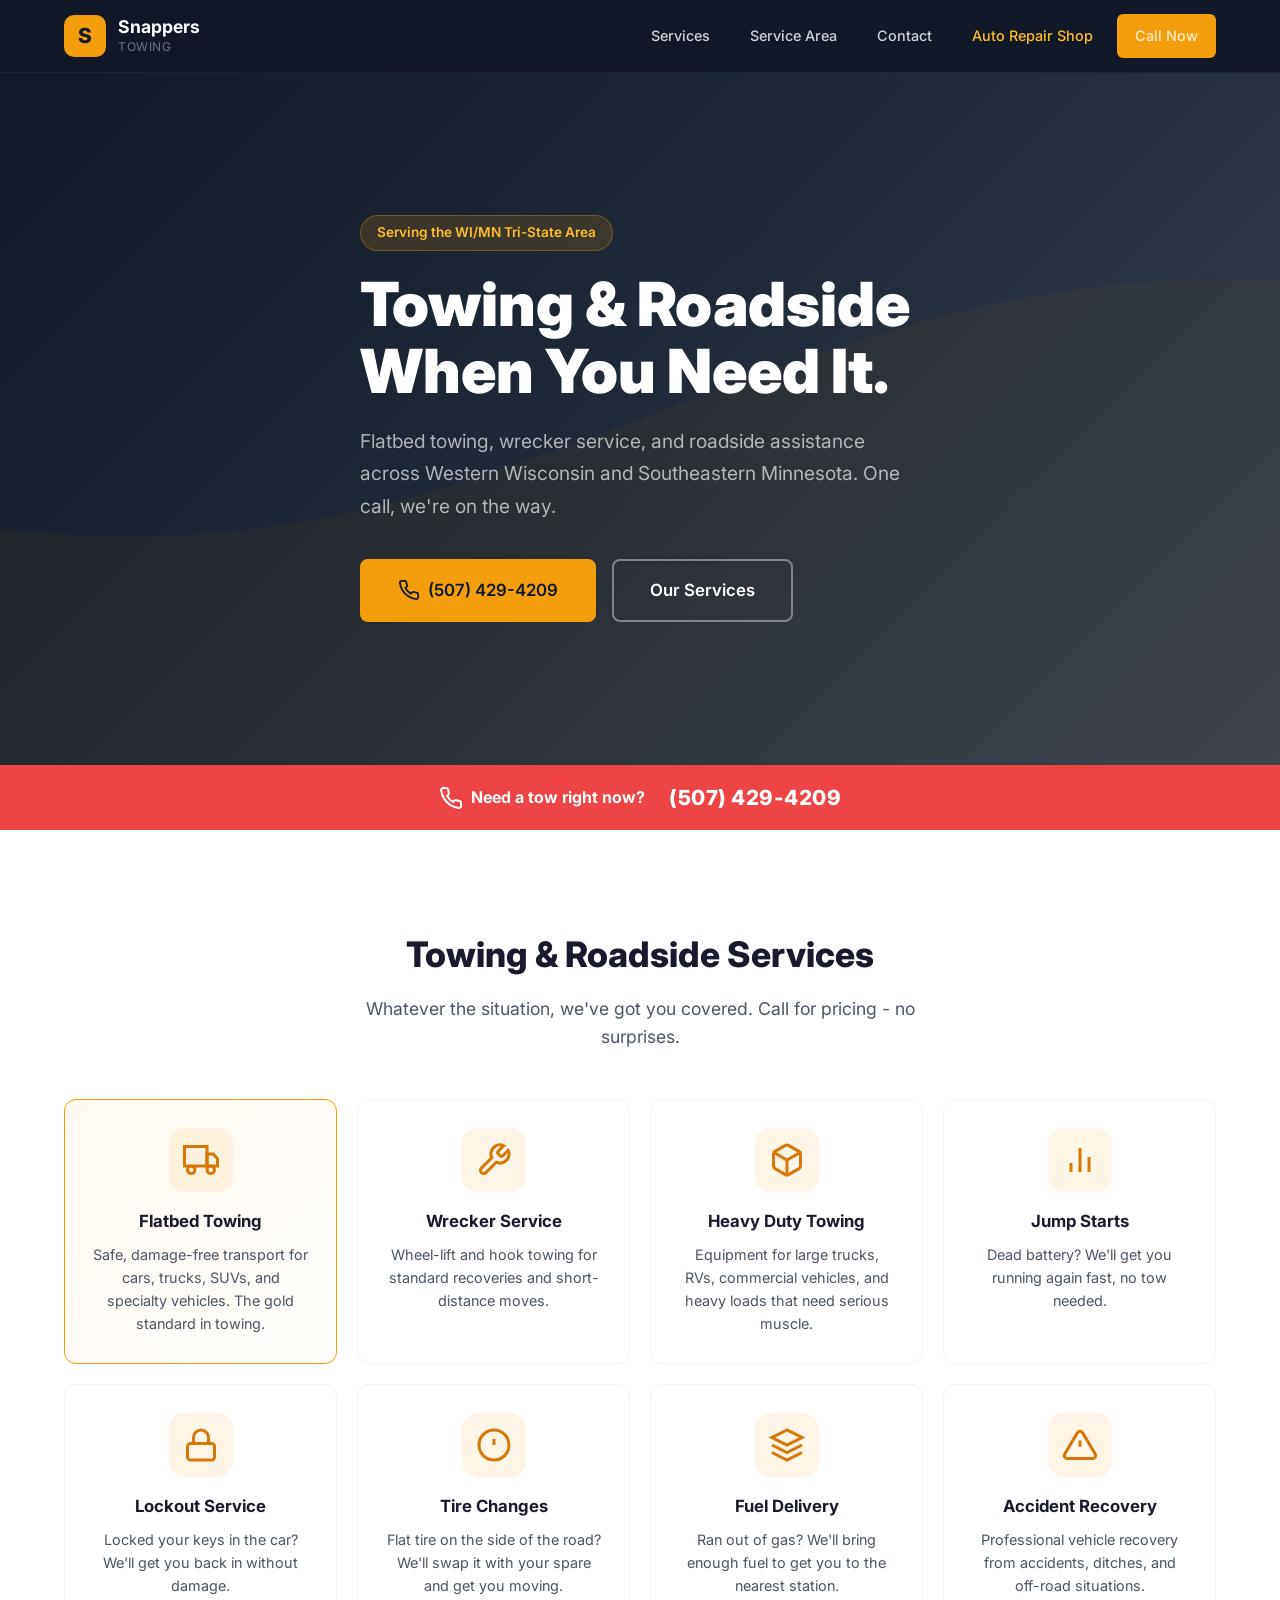
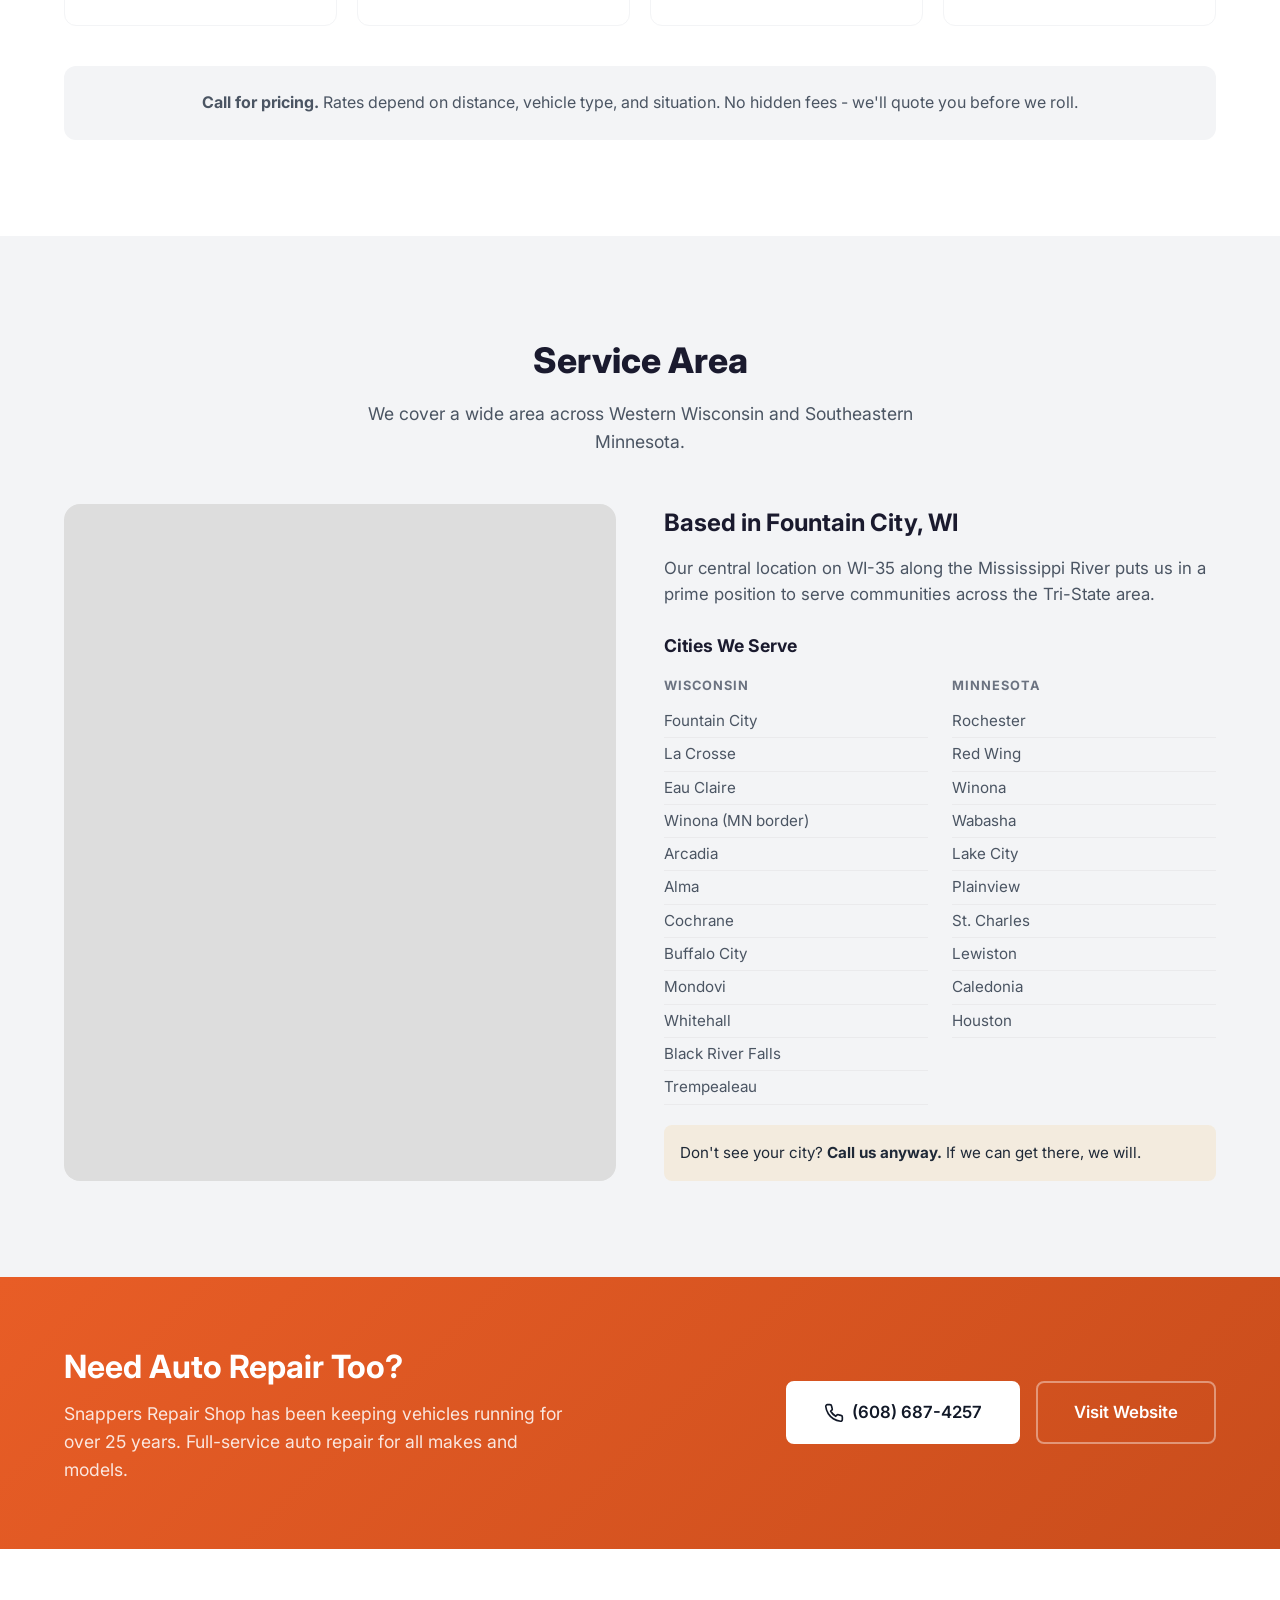
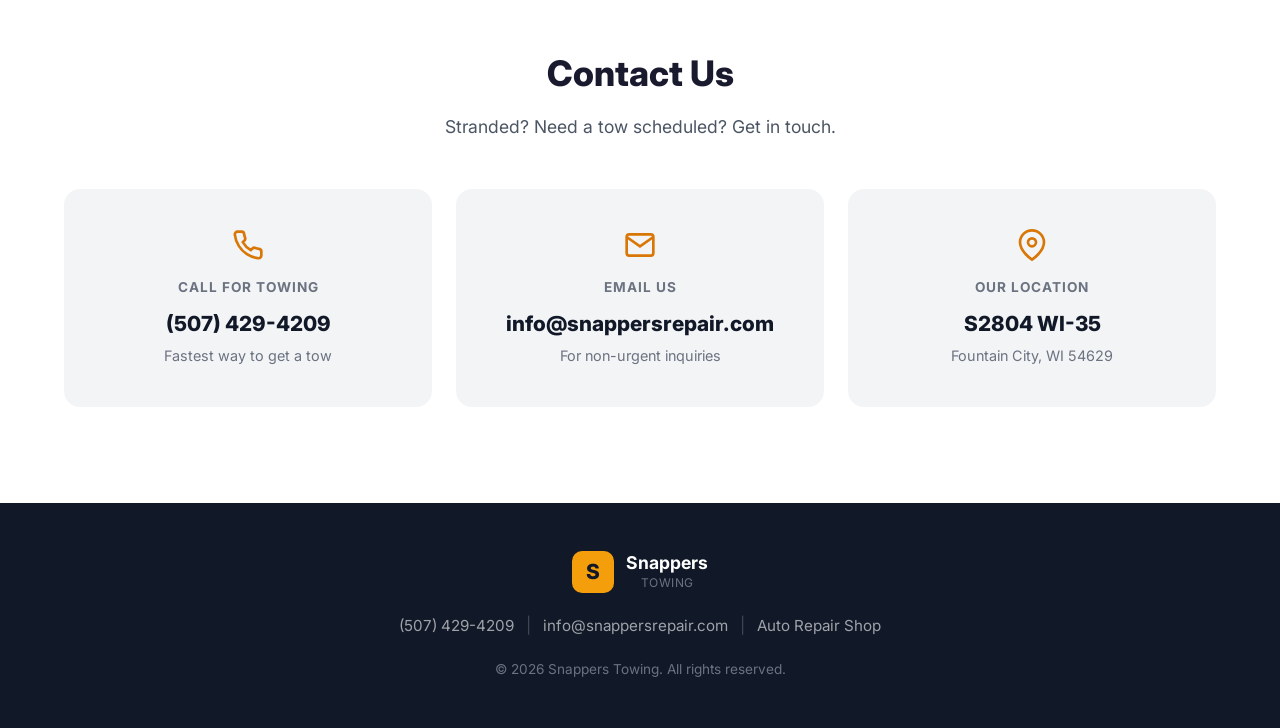
==== websites/towing/index.html @ adca2cc2 "Add static websites for snappersrepair.com and towing.snappersrepair.com Main site: auto repair busi" ====
<!DOCTYPE html>
<html lang="en">
<head>
    <meta charset="UTF-8">
    <meta name="viewport" content="width=device-width, initial-scale=1.0">
    <title>Snappers Towing | Towing &amp; Roadside Assistance | Fountain City, WI</title>
    <meta name="description" content="Towing and roadside assistance serving the Tri-State area - Fountain City WI, La Crosse, Eau Claire, Rochester MN, Red Wing MN. Call (507) 429-4209.">
    <meta name="keywords" content="towing, roadside assistance, Fountain City WI, La Crosse, Eau Claire, Rochester MN, flatbed towing, wrecker service">
    <meta property="og:title" content="Snappers Towing | Tri-State Towing & Roadside Assistance">
    <meta property="og:description" content="Towing and roadside assistance across the WI/MN Tri-State area. Flatbed, wrecker, heavy duty, jumpstarts, lockouts.">
    <meta property="og:type" content="website">
    <link rel="preconnect" href="https://fonts.googleapis.com">
    <link rel="preconnect" href="https://fonts.gstatic.com" crossorigin>
    <link href="https://fonts.googleapis.com/css2?family=Inter:wght@400;500;600;700;800;900&display=swap" rel="stylesheet">
    <link rel="stylesheet" href="style.css">
</head>
<body>

<!-- Navigation -->
<nav class="nav" id="nav">
    <div class="container nav-container">
        <a href="#" class="nav-brand">
            <span class="brand-icon">S</span>
            <div>
                <strong>Snappers</strong>
                <small>Towing</small>
            </div>
        </a>
        <button class="nav-toggle" id="navToggle" aria-label="Toggle menu">
            <span></span><span></span><span></span>
        </button>
        <ul class="nav-links" id="navLinks">
            <li><a href="#services">Services</a></li>
            <li><a href="#area">Service Area</a></li>
            <li><a href="#contact">Contact</a></li>
            <li><a href="https://snappersrepair.com" class="nav-repair">Auto Repair Shop</a></li>
            <li><a href="tel:5074294209" class="btn btn-sm btn-primary">Call Now</a></li>
        </ul>
    </div>
</nav>

<!-- Hero -->
<header class="hero">
    <div class="hero-overlay"></div>
    <div class="container hero-content">
        <div class="hero-badge">Serving the WI/MN Tri-State Area</div>
        <h1>Towing &amp; Roadside<br>When You Need It.</h1>
        <p class="hero-sub">Flatbed towing, wrecker service, and roadside assistance across Western Wisconsin and Southeastern Minnesota. One call, we're on the way.</p>
        <div class="hero-actions">
            <a href="tel:5074294209" class="btn btn-primary btn-lg btn-pulse">
                <svg width="22" height="22" viewBox="0 0 24 24" fill="none" stroke="currentColor" stroke-width="2"><path d="M22 16.92v3a2 2 0 01-2.18 2 19.79 19.79 0 01-8.63-3.07 19.5 19.5 0 01-6-6 19.79 19.79 0 01-3.07-8.67A2 2 0 014.11 2h3a2 2 0 012 1.72c.127.96.361 1.903.7 2.81a2 2 0 01-.45 2.11L8.09 9.91a16 16 0 006 6l1.27-1.27a2 2 0 012.11-.45c.907.339 1.85.573 2.81.7A2 2 0 0122 16.92z"/></svg>
                (507) 429-4209
            </a>
            <a href="#services" class="btn btn-outline btn-lg">Our Services</a>
        </div>
    </div>
</header>

<!-- Emergency Strip -->
<section class="emergency-strip">
    <div class="container">
        <div class="emergency-content">
            <div class="emergency-item">
                <svg width="24" height="24" viewBox="0 0 24 24" fill="none" stroke="currentColor" stroke-width="2"><path d="M22 16.92v3a2 2 0 01-2.18 2 19.79 19.79 0 01-8.63-3.07 19.5 19.5 0 01-6-6 19.79 19.79 0 01-3.07-8.67A2 2 0 014.11 2h3a2 2 0 012 1.72c.127.96.361 1.903.7 2.81a2 2 0 01-.45 2.11L8.09 9.91a16 16 0 006 6l1.27-1.27a2 2 0 012.11-.45c.907.339 1.85.573 2.81.7A2 2 0 0122 16.92z"/></svg>
                <strong>Need a tow right now?</strong>
            </div>
            <a href="tel:5074294209" class="emergency-phone">(507) 429-4209</a>
        </div>
    </div>
</section>

<!-- Services -->
<section class="services" id="services">
    <div class="container">
        <div class="section-header">
            <h2>Towing &amp; Roadside Services</h2>
            <p>Whatever the situation, we've got you covered. Call for pricing - no surprises.</p>
        </div>
        <div class="services-grid">
            <div class="service-card featured">
                <div class="service-icon">
                    <svg width="36" height="36" viewBox="0 0 24 24" fill="none" stroke="currentColor" stroke-width="2"><rect x="1" y="3" width="15" height="13"/><polygon points="16 8 20 8 23 11 23 16 16 16 16 8"/><circle cx="5.5" cy="18.5" r="2.5"/><circle cx="18.5" cy="18.5" r="2.5"/></svg>
                </div>
                <h3>Flatbed Towing</h3>
                <p>Safe, damage-free transport for cars, trucks, SUVs, and specialty vehicles. The gold standard in towing.</p>
            </div>
            <div class="service-card">
                <div class="service-icon">
                    <svg width="36" height="36" viewBox="0 0 24 24" fill="none" stroke="currentColor" stroke-width="2"><path d="M14.7 6.3a1 1 0 000 1.4l1.6 1.6a1 1 0 001.4 0l3.77-3.77a6 6 0 01-7.94 7.94l-6.91 6.91a2.12 2.12 0 01-3-3l6.91-6.91a6 6 0 017.94-7.94l-3.76 3.76z"/></svg>
                </div>
                <h3>Wrecker Service</h3>
                <p>Wheel-lift and hook towing for standard recoveries and short-distance moves.</p>
            </div>
            <div class="service-card">
                <div class="service-icon">
                    <svg width="36" height="36" viewBox="0 0 24 24" fill="none" stroke="currentColor" stroke-width="2"><path d="M21 16V8a2 2 0 00-1-1.73l-7-4a2 2 0 00-2 0l-7 4A2 2 0 003 8v8a2 2 0 001 1.73l7 4a2 2 0 002 0l7-4A2 2 0 0021 16z"/><polyline points="3.27 6.96 12 12.01 20.73 6.96"/><line x1="12" y1="22.08" x2="12" y2="12"/></svg>
                </div>
                <h3>Heavy Duty Towing</h3>
                <p>Equipment for large trucks, RVs, commercial vehicles, and heavy loads that need serious muscle.</p>
            </div>
            <div class="service-card">
                <div class="service-icon">
                    <svg width="36" height="36" viewBox="0 0 24 24" fill="none" stroke="currentColor" stroke-width="2"><path d="M18 20V10"/><path d="M12 20V4"/><path d="M6 20v-6"/></svg>
                </div>
                <h3>Jump Starts</h3>
                <p>Dead battery? We'll get you running again fast, no tow needed.</p>
            </div>
            <div class="service-card">
                <div class="service-icon">
                    <svg width="36" height="36" viewBox="0 0 24 24" fill="none" stroke="currentColor" stroke-width="2"><rect x="3" y="11" width="18" height="11" rx="2" ry="2"/><path d="M7 11V7a5 5 0 0110 0v4"/></svg>
                </div>
                <h3>Lockout Service</h3>
                <p>Locked your keys in the car? We'll get you back in without damage.</p>
            </div>
            <div class="service-card">
                <div class="service-icon">
                    <svg width="36" height="36" viewBox="0 0 24 24" fill="none" stroke="currentColor" stroke-width="2"><circle cx="12" cy="12" r="10"/><line x1="12" y1="8" x2="12" y2="12"/><line x1="12" y1="16" x2="12.01" y2="16"/></svg>
                </div>
                <h3>Tire Changes</h3>
                <p>Flat tire on the side of the road? We'll swap it with your spare and get you moving.</p>
            </div>
            <div class="service-card">
                <div class="service-icon">
                    <svg width="36" height="36" viewBox="0 0 24 24" fill="none" stroke="currentColor" stroke-width="2"><path d="M12 2L2 7l10 5 10-5-10-5z"/><path d="M2 17l10 5 10-5"/><path d="M2 12l10 5 10-5"/></svg>
                </div>
                <h3>Fuel Delivery</h3>
                <p>Ran out of gas? We'll bring enough fuel to get you to the nearest station.</p>
            </div>
            <div class="service-card">
                <div class="service-icon">
                    <svg width="36" height="36" viewBox="0 0 24 24" fill="none" stroke="currentColor" stroke-width="2"><path d="M10.29 3.86L1.82 18a2 2 0 001.71 3h16.94a2 2 0 001.71-3L13.71 3.86a2 2 0 00-3.42 0z"/><line x1="12" y1="9" x2="12" y2="13"/><line x1="12" y1="17" x2="12.01" y2="17"/></svg>
                </div>
                <h3>Accident Recovery</h3>
                <p>Professional vehicle recovery from accidents, ditches, and off-road situations.</p>
            </div>
        </div>
        <div class="services-note">
            <p><strong>Call for pricing.</strong> Rates depend on distance, vehicle type, and situation. No hidden fees - we'll quote you before we roll.</p>
        </div>
    </div>
</section>

<!-- Service Area -->
<section class="area" id="area">
    <div class="container">
        <div class="section-header">
            <h2>Service Area</h2>
            <p>We cover a wide area across Western Wisconsin and Southeastern Minnesota.</p>
        </div>
        <div class="area-grid">
            <div class="area-map">
                <iframe
                    src="https://www.google.com/maps/embed?pb=!1m18!1m12!1m3!1d370000!2d-91.9!3d44.1!2m3!1f0!2f0!3f0!3m2!1i1024!2i768!4f13.1!3m3!1m2!1s0x87f95e1c0b4e7a1d%3A0x0!2sFountain+City%2C+WI!5e0!3m2!1sen!2sus!4v1"
                    width="100%" height="100%" style="border:0; border-radius: 12px;" allowfullscreen="" loading="lazy"
                    referrerpolicy="no-referrer-when-downgrade" title="Snappers Towing Service Area"></iframe>
            </div>
            <div class="area-info">
                <h3>Based in Fountain City, WI</h3>
                <p>Our central location on WI-35 along the Mississippi River puts us in a prime position to serve communities across the Tri-State area.</p>
                <div class="area-cities">
                    <h4>Cities We Serve</h4>
                    <div class="city-grid">
                        <div class="city-group">
                            <h5>Wisconsin</h5>
                            <ul>
                                <li>Fountain City</li>
                                <li>La Crosse</li>
                                <li>Eau Claire</li>
                                <li>Winona (MN border)</li>
                                <li>Arcadia</li>
                                <li>Alma</li>
                                <li>Cochrane</li>
                                <li>Buffalo City</li>
                                <li>Mondovi</li>
                                <li>Whitehall</li>
                                <li>Black River Falls</li>
                                <li>Trempealeau</li>
                            </ul>
                        </div>
                        <div class="city-group">
                            <h5>Minnesota</h5>
                            <ul>
                                <li>Rochester</li>
                                <li>Red Wing</li>
                                <li>Winona</li>
                                <li>Wabasha</li>
                                <li>Lake City</li>
                                <li>Plainview</li>
                                <li>St. Charles</li>
                                <li>Lewiston</li>
                                <li>Caledonia</li>
                                <li>Houston</li>
                            </ul>
                        </div>
                    </div>
                    <p class="area-note">Don't see your city? <strong>Call us anyway.</strong> If we can get there, we will.</p>
                </div>
            </div>
        </div>
    </div>
</section>

<!-- Repair Shop Banner -->
<section class="repair-banner">
    <div class="container">
        <div class="repair-content">
            <div>
                <h2>Need Auto Repair Too?</h2>
                <p>Snappers Repair Shop has been keeping vehicles running for over 25 years. Full-service auto repair for all makes and models.</p>
            </div>
            <div class="repair-actions">
                <a href="tel:6086874257" class="btn btn-white btn-lg">
                    <svg width="20" height="20" viewBox="0 0 24 24" fill="none" stroke="currentColor" stroke-width="2"><path d="M22 16.92v3a2 2 0 01-2.18 2 19.79 19.79 0 01-8.63-3.07 19.5 19.5 0 01-6-6 19.79 19.79 0 01-3.07-8.67A2 2 0 014.11 2h3a2 2 0 012 1.72c.127.96.361 1.903.7 2.81a2 2 0 01-.45 2.11L8.09 9.91a16 16 0 006 6l1.27-1.27a2 2 0 012.11-.45c.907.339 1.85.573 2.81.7A2 2 0 0122 16.92z"/></svg>
                    (608) 687-4257
                </a>
                <a href="https://snappersrepair.com" class="btn btn-outline btn-lg">Visit Website</a>
            </div>
        </div>
    </div>
</section>

<!-- Contact -->
<section class="contact" id="contact">
    <div class="container">
        <div class="section-header">
            <h2>Contact Us</h2>
            <p>Stranded? Need a tow scheduled? Get in touch.</p>
        </div>
        <div class="contact-cards">
            <a href="tel:5074294209" class="contact-big-card">
                <svg width="32" height="32" viewBox="0 0 24 24" fill="none" stroke="currentColor" stroke-width="2"><path d="M22 16.92v3a2 2 0 01-2.18 2 19.79 19.79 0 01-8.63-3.07 19.5 19.5 0 01-6-6 19.79 19.79 0 01-3.07-8.67A2 2 0 014.11 2h3a2 2 0 012 1.72c.127.96.361 1.903.7 2.81a2 2 0 01-.45 2.11L8.09 9.91a16 16 0 006 6l1.27-1.27a2 2 0 012.11-.45c.907.339 1.85.573 2.81.7A2 2 0 0122 16.92z"/></svg>
                <h3>Call for Towing</h3>
                <span class="big-phone">(507) 429-4209</span>
                <p>Fastest way to get a tow</p>
            </a>
            <a href="mailto:info@snappersrepair.com" class="contact-big-card">
                <svg width="32" height="32" viewBox="0 0 24 24" fill="none" stroke="currentColor" stroke-width="2"><path d="M4 4h16c1.1 0 2 .9 2 2v12c0 1.1-.9 2-2 2H4c-1.1 0-2-.9-2-2V6c0-1.1.9-2 2-2z"/><polyline points="22,6 12,13 2,6"/></svg>
                <h3>Email Us</h3>
                <span class="big-phone">info@snappersrepair.com</span>
                <p>For non-urgent inquiries</p>
            </a>
            <a href="https://maps.google.com/?q=S2804+WI-35+Fountain+City+WI+54629" target="_blank" rel="noopener" class="contact-big-card">
                <svg width="32" height="32" viewBox="0 0 24 24" fill="none" stroke="currentColor" stroke-width="2"><path d="M21 10c0 7-9 13-9 13s-9-6-9-13a9 9 0 0118 0z"/><circle cx="12" cy="10" r="3"/></svg>
                <h3>Our Location</h3>
                <span class="big-phone">S2804 WI-35</span>
                <p>Fountain City, WI 54629</p>
            </a>
        </div>
    </div>
</section>

<!-- Footer -->
<footer class="footer">
    <div class="container">
        <div class="footer-inner">
            <div class="nav-brand">
                <span class="brand-icon">S</span>
                <div>
                    <strong>Snappers</strong>
                    <small>Towing</small>
                </div>
            </div>
            <div class="footer-links">
                <a href="tel:5074294209">(507) 429-4209</a>
                <span class="sep">|</span>
                <a href="mailto:info@snappersrepair.com">info@snappersrepair.com</a>
                <span class="sep">|</span>
                <a href="https://snappersrepair.com">Auto Repair Shop</a>
            </div>
            <p class="copyright">&copy; 2026 Snappers Towing. All rights reserved.</p>
        </div>
    </div>
</footer>

<script src="script.js"></script>
</body>
</html>
---- websites/towing/style.css ----
/* === Reset & Base === */
*, *::before, *::after { box-sizing: border-box; margin: 0; padding: 0; }
html { scroll-behavior: smooth; scroll-padding-top: 80px; }
body {
    font-family: 'Inter', -apple-system, BlinkMacSystemFont, sans-serif;
    color: #1a1a2e;
    line-height: 1.6;
    background: #fff;
    -webkit-font-smoothing: antialiased;
}
img { max-width: 100%; display: block; }
a { color: inherit; text-decoration: none; }

/* === Layout === */
.container { max-width: 1200px; margin: 0 auto; padding: 0 24px; }

/* === Colors - Towing uses amber/yellow for urgency === */
:root {
    --primary: #f59e0b;
    --primary-dark: #d97706;
    --primary-light: #fbbf24;
    --accent: #ef4444;
    --dark: #111827;
    --gray-900: #1f2937;
    --gray-700: #4b5563;
    --gray-500: #6b7280;
    --gray-300: #d1d5db;
    --gray-100: #f3f4f6;
    --white: #fff;
    --shadow: 0 4px 24px rgba(0,0,0,0.08);
    --shadow-lg: 0 8px 40px rgba(0,0,0,0.12);
}

/* === Buttons === */
.btn {
    display: inline-flex; align-items: center; gap: 8px;
    padding: 12px 28px; border-radius: 8px;
    font-weight: 600; font-size: 1rem;
    transition: all 0.2s; cursor: pointer;
    border: 2px solid transparent;
    white-space: nowrap;
}
.btn-sm { padding: 8px 20px; font-size: 0.9rem; }
.btn-lg { padding: 16px 36px; font-size: 1.05rem; }
.btn-primary { background: var(--primary); color: var(--dark); border-color: var(--primary); }
.btn-primary:hover { background: var(--primary-dark); border-color: var(--primary-dark); transform: translateY(-1px); box-shadow: 0 4px 16px rgba(245,158,11,0.4); }
.btn-outline { background: transparent; color: var(--white); border-color: rgba(255,255,255,0.4); }
.btn-outline:hover { border-color: var(--white); background: rgba(255,255,255,0.1); }
.btn-white { background: var(--white); color: var(--dark); border-color: var(--white); }
.btn-white:hover { background: var(--gray-100); transform: translateY(-1px); }
.btn-pulse { animation: pulse 2s infinite; }
@keyframes pulse {
    0%, 100% { box-shadow: 0 0 0 0 rgba(245,158,11,0.4); }
    50% { box-shadow: 0 0 0 12px rgba(245,158,11,0); }
}

/* === Navigation === */
.nav {
    position: fixed; top: 0; left: 0; right: 0; z-index: 1000;
    background: rgba(17,24,39,0.95); backdrop-filter: blur(12px);
    border-bottom: 1px solid rgba(255,255,255,0.05);
}
.nav-container {
    display: flex; align-items: center; justify-content: space-between;
    height: 72px;
}
.nav-brand {
    display: flex; align-items: center; gap: 12px; color: var(--white);
}
.nav-brand strong { display: block; font-size: 1.1rem; line-height: 1.2; }
.nav-brand small { display: block; font-size: 0.75rem; color: var(--gray-500); letter-spacing: 0.5px; text-transform: uppercase; }
.brand-icon {
    width: 42px; height: 42px; background: var(--primary);
    border-radius: 10px; display: flex; align-items: center; justify-content: center;
    font-weight: 800; font-size: 1.3rem; color: var(--dark);
}
.nav-links {
    display: flex; align-items: center; gap: 8px; list-style: none;
}
.nav-links a {
    padding: 8px 16px; color: rgba(255,255,255,0.8);
    font-size: 0.9rem; font-weight: 500; border-radius: 6px;
    transition: all 0.2s;
}
.nav-links a:hover { color: var(--white); background: rgba(255,255,255,0.08); }
.nav-repair { color: var(--primary-light) !important; }
.nav-toggle { display: none; background: none; border: none; cursor: pointer; padding: 8px; }
.nav-toggle span {
    display: block; width: 24px; height: 2px; background: var(--white);
    margin: 5px 0; transition: all 0.3s; border-radius: 2px;
}

/* === Hero === */
.hero {
    position: relative; min-height: 85vh;
    display: flex; align-items: center;
    background: linear-gradient(135deg, #111827 0%, #1f2937 50%, #374151 100%);
    padding-top: 72px; overflow: hidden;
}
.hero-overlay {
    position: absolute; inset: 0;
    background: url('data:image/svg+xml,<svg xmlns="http://www.w3.org/2000/svg" viewBox="0 0 1440 320"><path fill="%23f59e0b" fill-opacity="0.06" d="M0,96L48,112C96,128,192,160,288,186.7C384,213,480,235,576,218.7C672,203,768,149,864,128C960,107,1056,117,1152,138.7C1248,160,1344,192,1392,208L1440,224L1440,320L1392,320C1344,320,1248,320,1152,320C1056,320,960,320,864,320C768,320,672,320,576,320C480,320,384,320,288,320C192,320,96,320,48,320L0,320Z"/></svg>') no-repeat bottom center;
    background-size: cover; opacity: 0.7;
}
.hero-content { position: relative; z-index: 1; max-width: 720px; }
.hero-badge {
    display: inline-block; padding: 6px 16px;
    background: rgba(245,158,11,0.15); border: 1px solid rgba(245,158,11,0.3);
    border-radius: 100px; color: var(--primary-light);
    font-size: 0.85rem; font-weight: 600; margin-bottom: 20px;
}
.hero h1 {
    font-size: clamp(2.2rem, 5vw, 3.8rem);
    font-weight: 900; color: var(--white); line-height: 1.1;
    margin-bottom: 20px;
}
.hero-sub {
    font-size: 1.2rem; color: rgba(255,255,255,0.65);
    margin-bottom: 36px; max-width: 560px; line-height: 1.7;
}
.hero-actions { display: flex; gap: 16px; flex-wrap: wrap; }

/* === Emergency Strip === */
.emergency-strip {
    background: var(--accent); padding: 16px 0;
}
.emergency-content {
    display: flex; align-items: center; justify-content: center;
    gap: 24px; flex-wrap: wrap;
}
.emergency-item {
    display: flex; align-items: center; gap: 8px;
    color: var(--white); font-size: 1rem;
}
.emergency-phone {
    color: var(--white); font-size: 1.3rem; font-weight: 800;
    letter-spacing: 0.5px;
}
.emergency-phone:hover { text-decoration: underline; }

/* === Sections === */
.section-header { text-align: center; max-width: 600px; margin: 0 auto 48px; }
.section-header h2 { font-size: 2.2rem; font-weight: 800; margin-bottom: 12px; }
.section-header p { color: var(--gray-700); font-size: 1.1rem; }

/* === Services === */
.services { padding: 96px 0; }
.services-grid {
    display: grid; grid-template-columns: repeat(4, 1fr);
    gap: 20px;
}
.service-card {
    padding: 28px; border-radius: 12px;
    border: 1px solid var(--gray-100);
    transition: all 0.3s; background: var(--white);
    text-align: center;
}
.service-card:hover {
    border-color: var(--primary);
    box-shadow: var(--shadow);
    transform: translateY(-4px);
}
.service-card.featured {
    border-color: var(--primary);
    background: linear-gradient(135deg, rgba(245,158,11,0.05), rgba(245,158,11,0.02));
}
.service-icon {
    width: 64px; height: 64px; margin: 0 auto 16px;
    background: rgba(245,158,11,0.1);
    border-radius: 16px; display: flex;
    align-items: center; justify-content: center;
}
.service-icon svg { color: var(--primary-dark); }
.service-card h3 { font-size: 1.05rem; margin-bottom: 8px; }
.service-card p { color: var(--gray-700); font-size: 0.9rem; line-height: 1.6; }
.services-note {
    text-align: center; margin-top: 40px; padding: 24px;
    background: var(--gray-100); border-radius: 12px;
    color: var(--gray-700); font-size: 1rem;
}

/* === Service Area === */
.area { padding: 96px 0; background: var(--gray-100); }
.area-grid { display: grid; grid-template-columns: 1fr 1fr; gap: 48px; }
.area-map { border-radius: 16px; overflow: hidden; min-height: 500px; background: #ddd; }
.area-map iframe { border-radius: 16px; }
.area-info h3 { font-size: 1.5rem; font-weight: 700; margin-bottom: 12px; }
.area-info > p { color: var(--gray-700); font-size: 1.05rem; margin-bottom: 24px; }
.area-cities h4 { font-size: 1.1rem; font-weight: 700; margin-bottom: 16px; }
.city-grid { display: grid; grid-template-columns: 1fr 1fr; gap: 24px; }
.city-group h5 {
    font-size: 0.8rem; text-transform: uppercase; letter-spacing: 1px;
    color: var(--gray-500); margin-bottom: 8px;
}
.city-group ul { list-style: none; }
.city-group li {
    padding: 4px 0; font-size: 0.95rem; color: var(--gray-700);
    border-bottom: 1px solid rgba(0,0,0,0.04);
}
.area-note {
    margin-top: 20px; padding: 16px;
    background: rgba(245,158,11,0.1); border-radius: 8px;
    color: var(--gray-900); font-size: 0.95rem;
}

/* === Repair Banner === */
.repair-banner {
    background: linear-gradient(135deg, #e85d26, #c94d1c);
    padding: 64px 0;
}
.repair-content {
    display: flex; align-items: center; justify-content: space-between;
    gap: 32px; flex-wrap: wrap;
}
.repair-content h2 { color: var(--white); font-size: 2rem; margin-bottom: 8px; }
.repair-content p { color: rgba(255,255,255,0.85); font-size: 1.1rem; max-width: 500px; }
.repair-actions { display: flex; gap: 16px; flex-wrap: wrap; }

/* === Contact === */
.contact { padding: 96px 0; }
.contact-cards { display: grid; grid-template-columns: repeat(3, 1fr); gap: 24px; }
.contact-big-card {
    display: flex; flex-direction: column; align-items: center;
    text-align: center; padding: 40px 24px;
    background: var(--gray-100); border-radius: 16px;
    transition: all 0.3s;
}
.contact-big-card:hover {
    box-shadow: var(--shadow-lg); transform: translateY(-4px);
    background: var(--white); border: 1px solid var(--primary);
}
.contact-big-card svg { color: var(--primary-dark); margin-bottom: 16px; }
.contact-big-card h3 { font-size: 0.85rem; text-transform: uppercase; letter-spacing: 1px; color: var(--gray-500); margin-bottom: 8px; }
.big-phone { font-size: 1.3rem; font-weight: 800; color: var(--dark); display: block; margin-bottom: 4px; }
.contact-big-card p { color: var(--gray-500); font-size: 0.9rem; }

/* === Footer === */
.footer {
    background: var(--dark); color: rgba(255,255,255,0.6);
    padding: 48px 0;
}
.footer-inner { text-align: center; }
.footer .nav-brand { justify-content: center; margin-bottom: 20px; }
.footer-links {
    display: flex; align-items: center; justify-content: center;
    gap: 12px; flex-wrap: wrap; margin-bottom: 20px;
}
.footer-links a { font-size: 0.95rem; transition: color 0.2s; }
.footer-links a:hover { color: var(--primary-light); }
.sep { color: rgba(255,255,255,0.2); }
.copyright { font-size: 0.85rem; color: var(--gray-500); }

/* === Mobile === */
@media (max-width: 1024px) {
    .services-grid { grid-template-columns: repeat(2, 1fr); }
}
@media (max-width: 768px) {
    .nav-toggle { display: block; }
    .nav-links {
        display: none; position: absolute;
        top: 72px; left: 0; right: 0;
        background: rgba(17,24,39,0.98);
        flex-direction: column; padding: 16px 24px;
        border-top: 1px solid rgba(255,255,255,0.05);
    }
    .nav-links.active { display: flex; }
    .nav-links a { width: 100%; padding: 12px 16px; }

    .hero { min-height: 70vh; }
    .hero h1 { font-size: 2rem; }
    .hero-sub { font-size: 1rem; }
    .hero-actions { flex-direction: column; }
    .hero-actions .btn { width: 100%; justify-content: center; }

    .services-grid { grid-template-columns: 1fr; }
    .area-grid { grid-template-columns: 1fr; }
    .area-map { min-height: 300px; }
    .city-grid { grid-template-columns: 1fr 1fr; }
    .repair-content { flex-direction: column; text-align: center; }
    .repair-actions { justify-content: center; }
    .contact-cards { grid-template-columns: 1fr; }
}
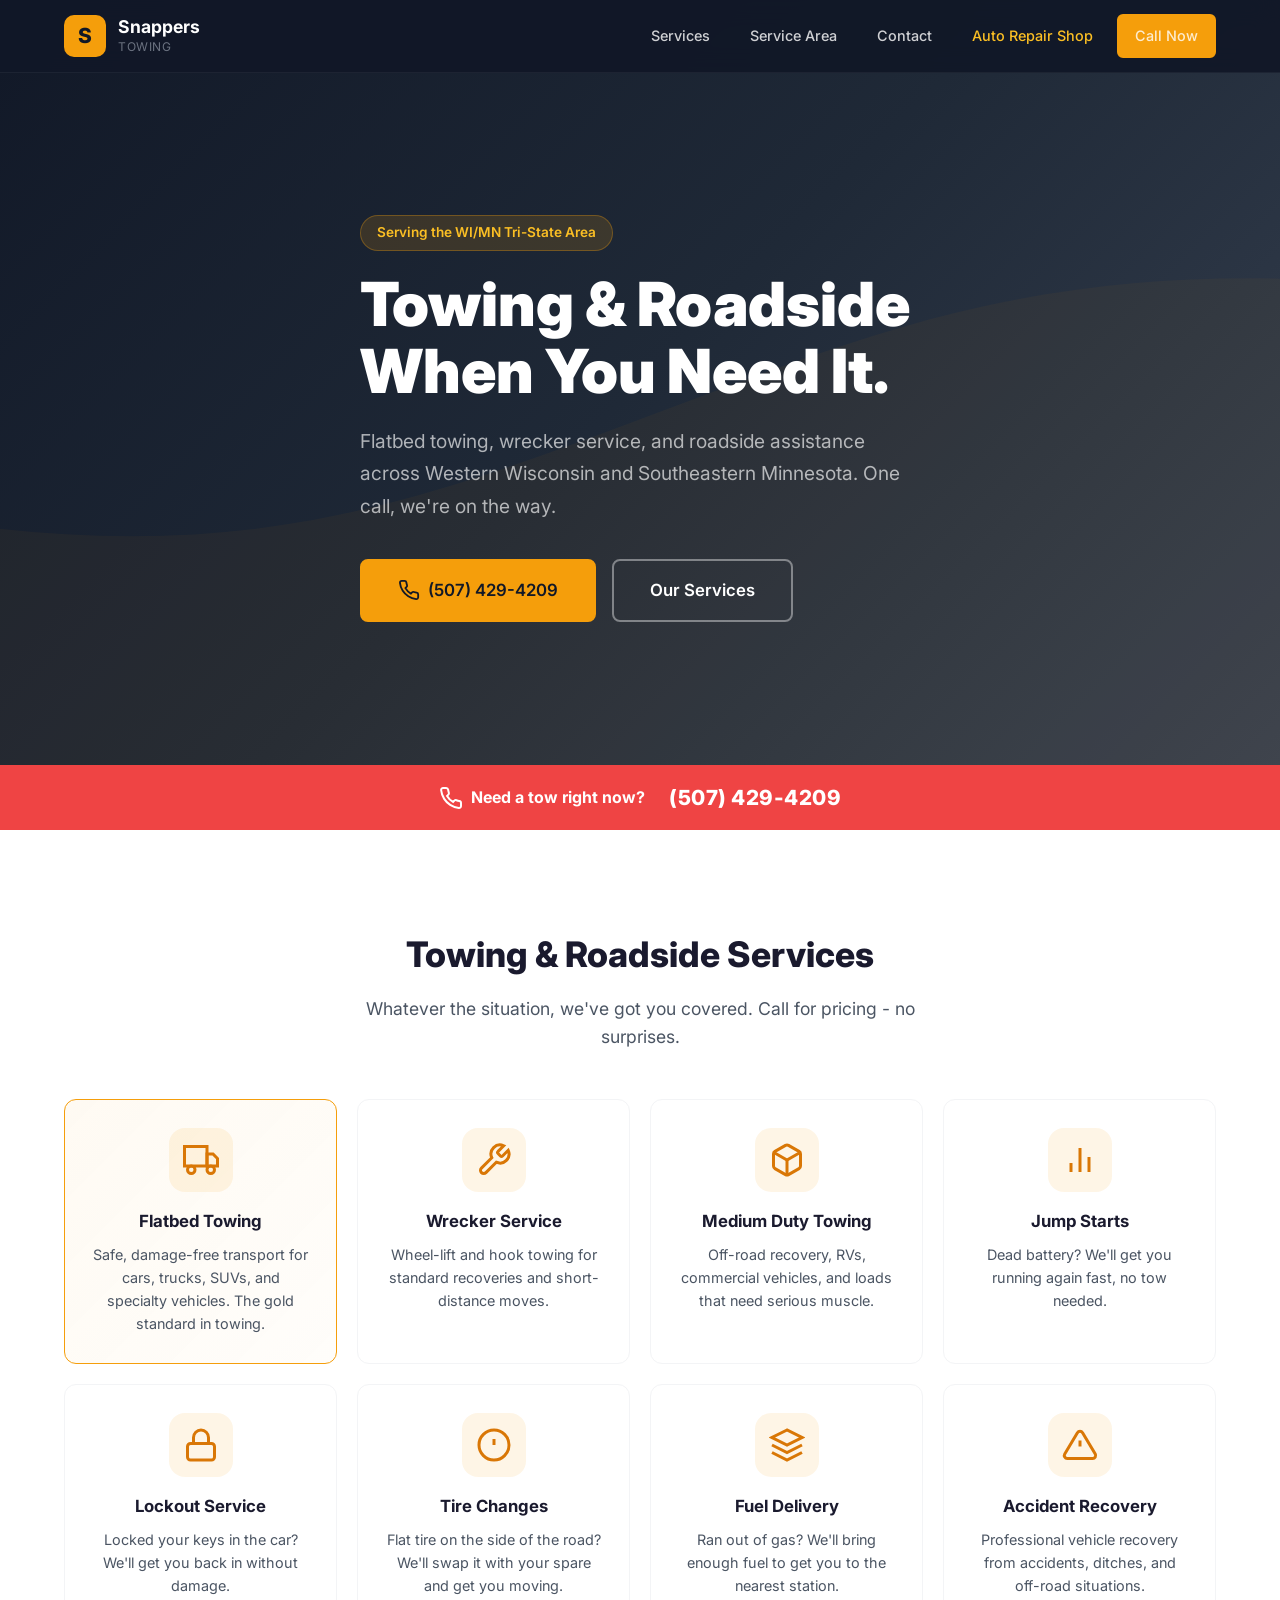
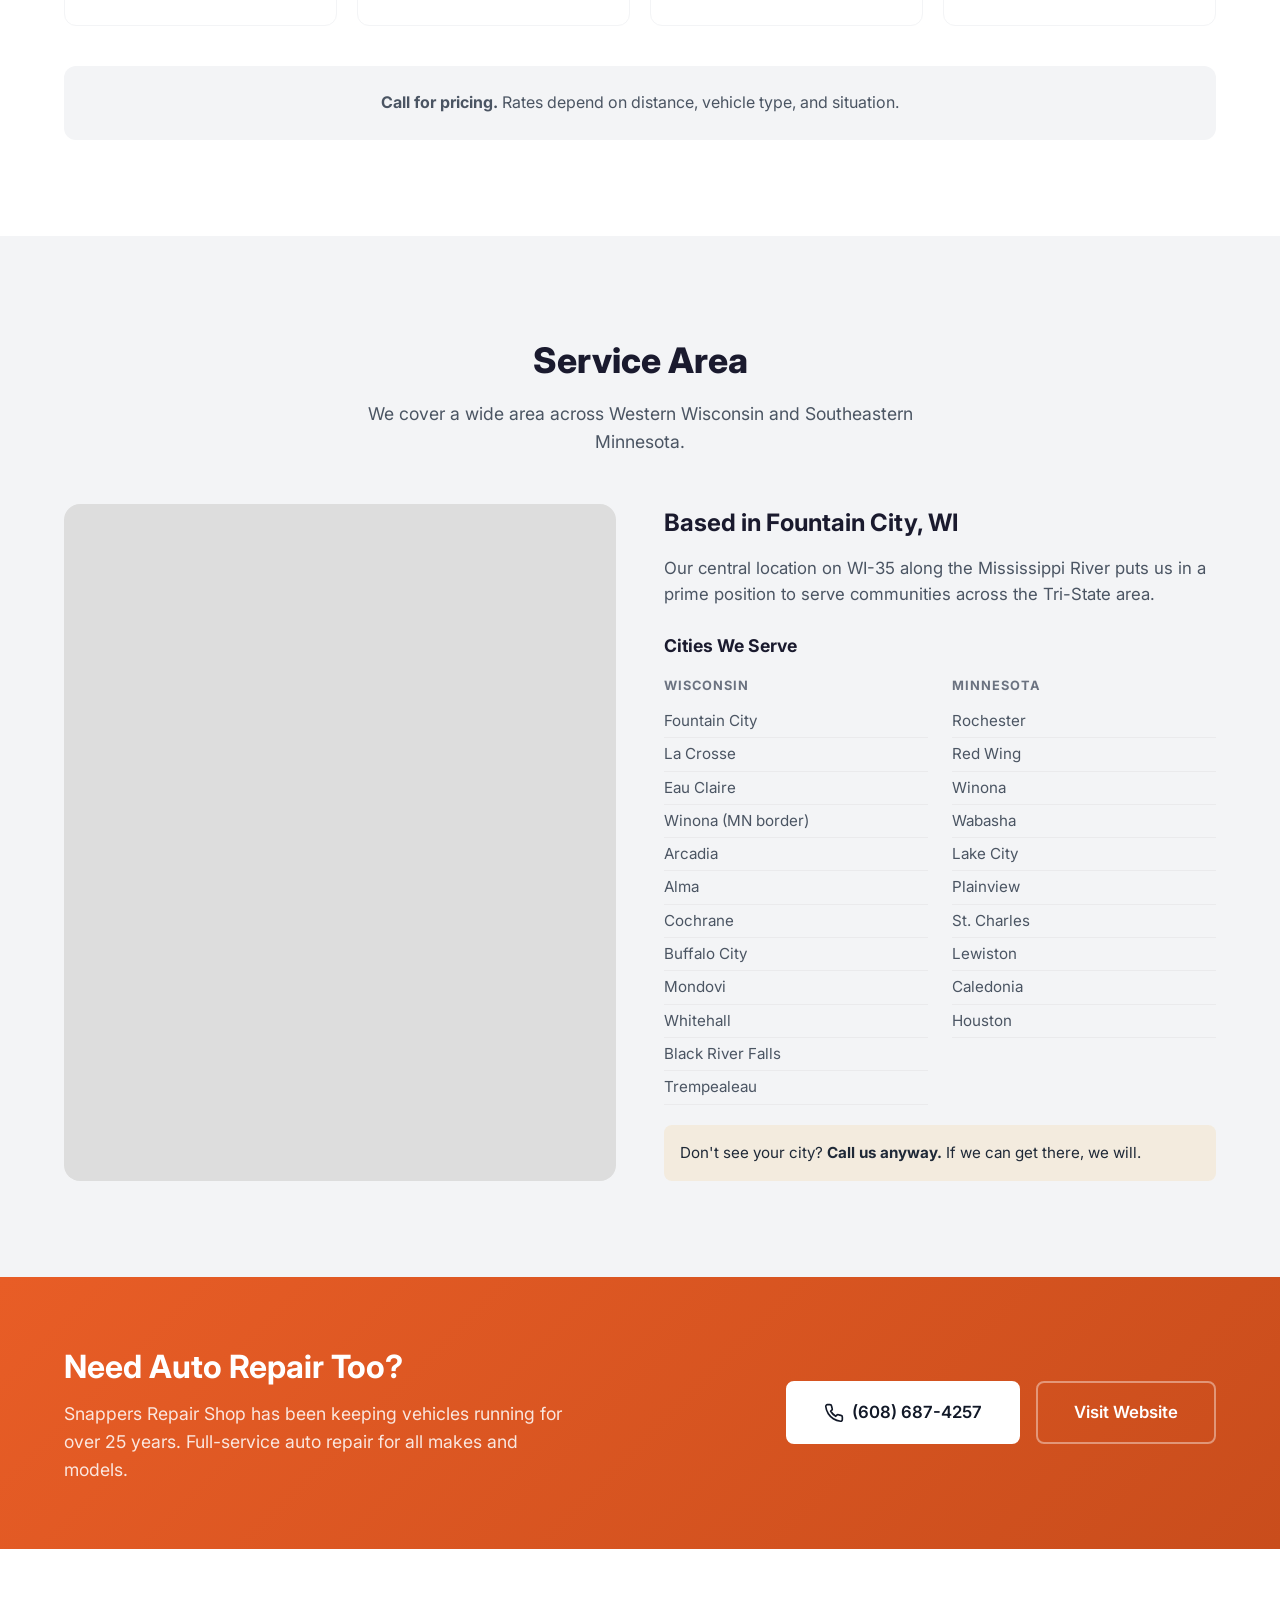
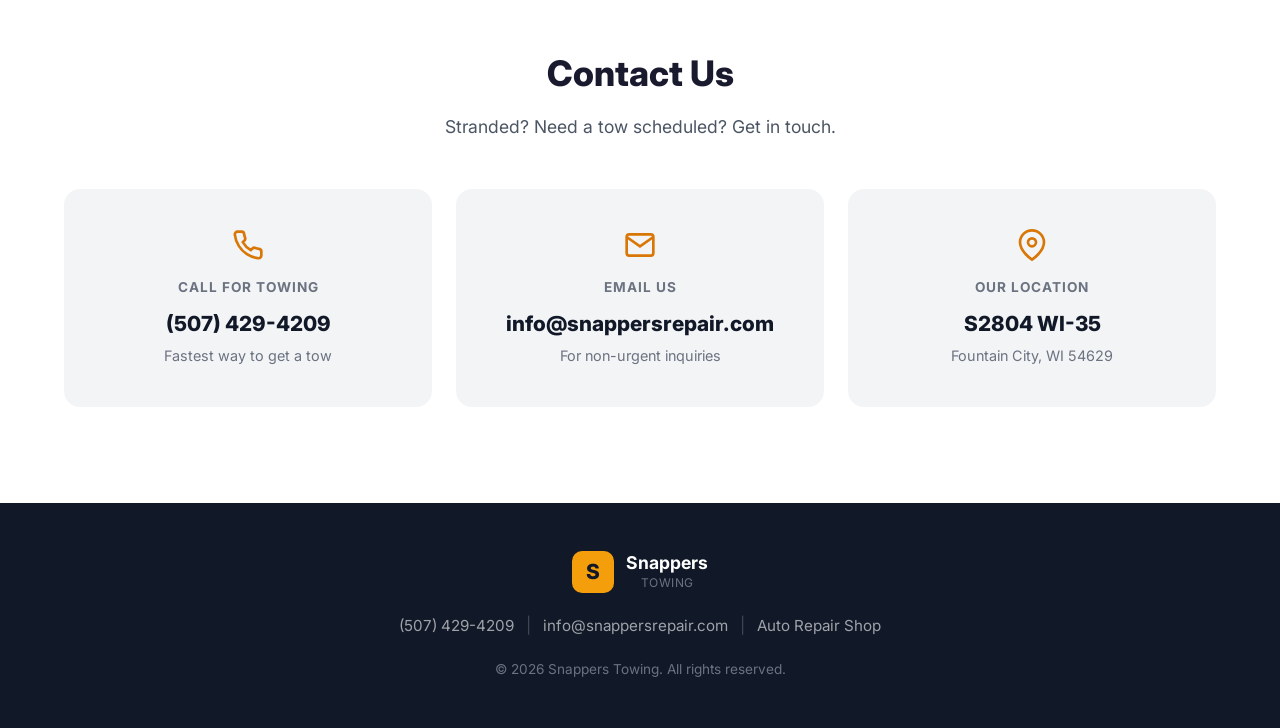
==== commit 49509183: "Update towing site: medium duty towing, simplify pricing note Co-Authored-By: Claude Opus 4.6 <norep" ====
--- a/websites/towing/index.html
+++ b/websites/towing/index.html
@@ -95,8 +95,8 @@
                 <div class="service-icon">
                     <svg width="36" height="36" viewBox="0 0 24 24" fill="none" stroke="currentColor" stroke-width="2"><path d="M21 16V8a2 2 0 00-1-1.73l-7-4a2 2 0 00-2 0l-7 4A2 2 0 003 8v8a2 2 0 001 1.73l7 4a2 2 0 002 0l7-4A2 2 0 0021 16z"/><polyline points="3.27 6.96 12 12.01 20.73 6.96"/><line x1="12" y1="22.08" x2="12" y2="12"/></svg>
                 </div>
-                <h3>Heavy Duty Towing</h3>
-                <p>Equipment for large trucks, RVs, commercial vehicles, and heavy loads that need serious muscle.</p>
+                <h3>Medium Duty Towing</h3>
+                <p>Off-road recovery, RVs, commercial vehicles, and loads that need serious muscle.</p>
             </div>
             <div class="service-card">
                 <div class="service-icon">
@@ -135,7 +135,7 @@
             </div>
         </div>
         <div class="services-note">
-            <p><strong>Call for pricing.</strong> Rates depend on distance, vehicle type, and situation. No hidden fees - we'll quote you before we roll.</p>
+            <p><strong>Call for pricing.</strong> Rates depend on distance, vehicle type, and situation.</p>
         </div>
     </div>
 </section>
